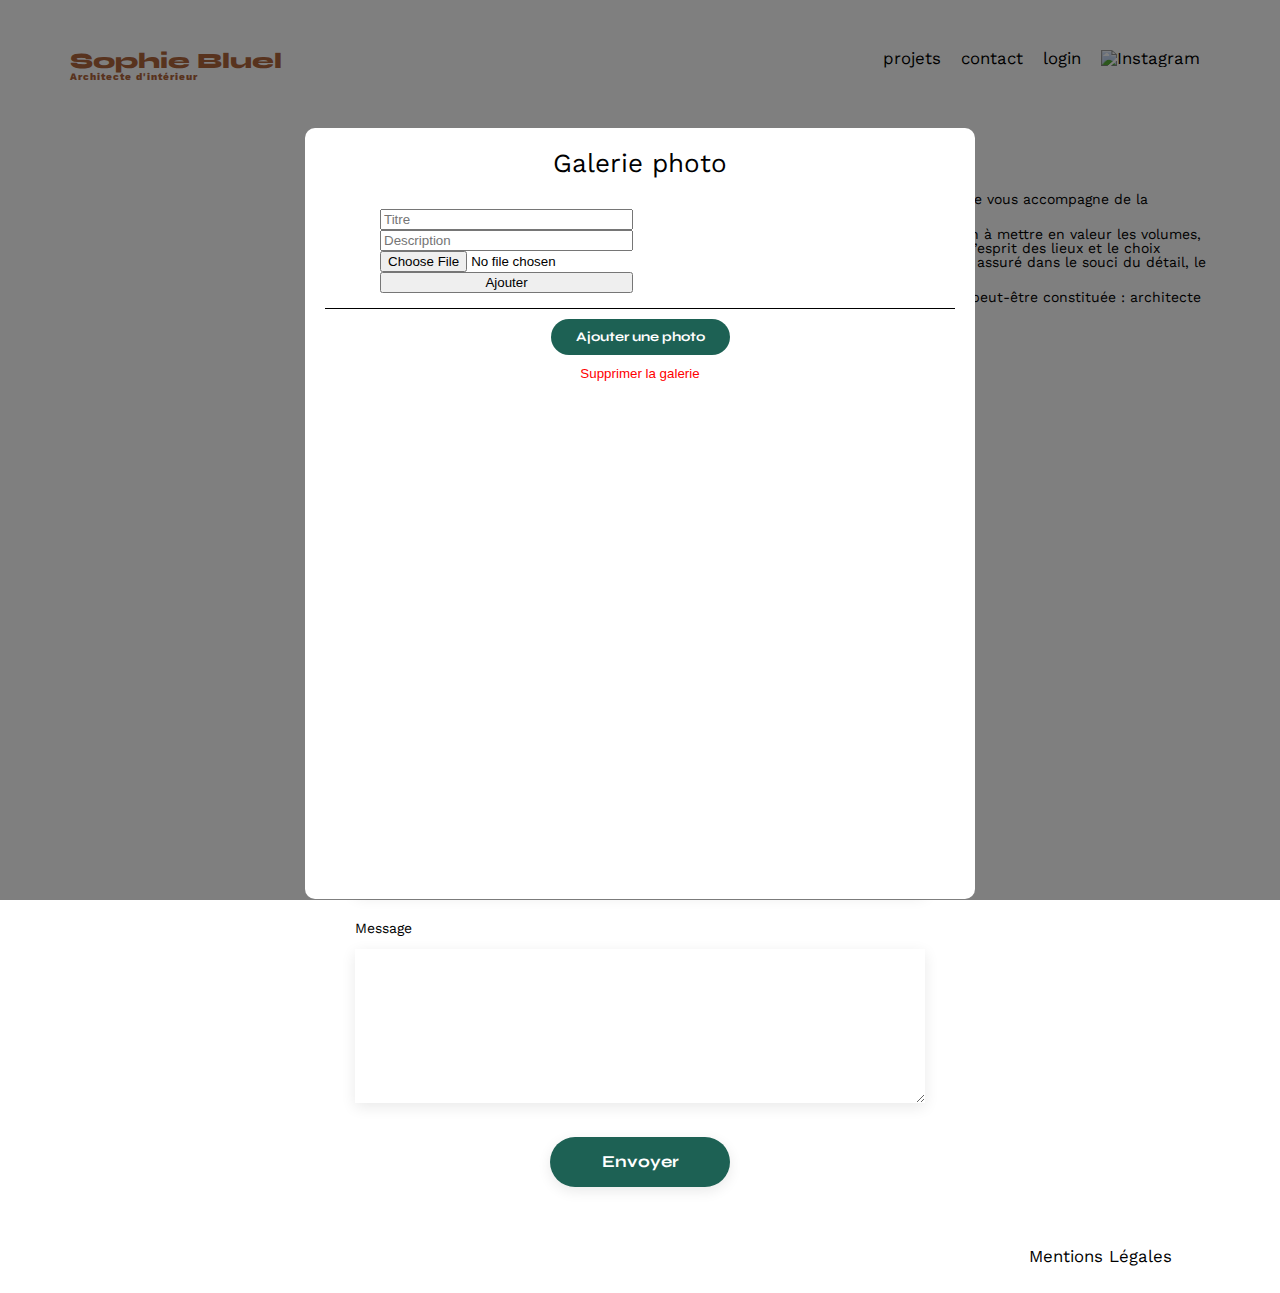
==== FrontEnd/index.html @ 0f77c9fb "modification css modale et suppression d'inutilité en html" ====
<!DOCTYPE html>
<html lang="fr">
<head>
	<meta charset="UTF-8">
	<title>Sophie Bluel - Architecte d'intérieur</title>
	<meta name="viewport" content="width=device-width, initial-scale=1.0">
	<link rel="preconnect" href="https://fonts.googleapis.com">
	<link rel="preconnect" href="https://fonts.gstatic.com" crossorigin>
	<link href="https://fonts.googleapis.com/css2?family=Syne:wght@700;800&family=Work+Sans&display=swap" rel="stylesheet">
	<meta name="description" content="">
	<script src="https://kit.fontawesome.com/06c8d701cf.js" crossorigin="anonymous"></script>
	<link rel="stylesheet" href="./assets/style.css">
	
</head>
<body>
<header>
	<h1>Sophie Bluel <span>Architecte d'intérieur</span></h1>
	<nav>
		<ul>
			<li>projets</li>
			<li>contact</li>
			<li><a href="login.html"id="login-css">login</a></li>
			<li><img src="./assets/icons/instagram.png" alt="Instagram"></li>
		</ul>
	</nav>
</header>
<main>
	<section id="introduction">
		<figure>
			<img src="./assets/images/sophie-bluel.png" alt="">
		</figure>
		<article>
			
    
  </div>
</div>
			<h2>Designer d'espace</h2>
			<p>Je raconte votre histoire, je valorise vos idées. Je vous accompagne de la conception à la livraison finale du chantier.</p>
			<p>Chaque projet sera étudié en commun, de façon à mettre en valeur les volumes, les matières et les couleurs dans le respect de l’esprit des lieux et le choix adapté des matériaux. Le suivi du chantier sera assuré dans le souci du détail, le respect du planning et du budget.</p>
			<p>En cas de besoin, une équipe pluridisciplinaire peut-être constituée : architecte DPLG, décorateur(trice)</p>
		</article>
	</section>
	<section id="portfolio">
		<div class="myprojects">
		<h2>Mes Projets</h2>
		<!-- Bouton pour ouvrir la modale -->
		<a href="#modal1"class="btnOpenModal"><i class="fa-regular fa-pen-to-square"></i><span id="Modif">modifier</span></a>
	</div>
		
		



<!-- Modale -->
<div id="modal1" class="modal" display="flex" aria-hidden="true" role="dialog" aria-modal="false">
  <div class="modal-content">
    <span class="close"><i class="fa-solid fa-xmark"></i></span>
    <h2 >Galerie photo</h2>
    <!-- Contenu de la modale -->
	<div class="modal-container">
	
	</div>
	
	<form id="modalForm" enctype="multipart/form-data">
		<input type="submit" value="Ajouter une photo" class="add-picture">
		<button class="delete-gallery">Supprimer la galerie</button>
	  </form>
	  
	</div>
</div>

		<div class="filterContainer"></div>
		<div class="gallery">
			
			
		</div>
	</section>
	<section id="contact">
		<h2>Contact</h2>
		<p>Vous avez un projet ? Discutons-en !</p>
		<form action="#" method="post">
			<label for="name">Nom</label>
			<input type="text" name="name" id="name">
			<label for="email">Email</label>
			<input type="email" name="email" id="email">
			<label for="message">Message</label>
			<textarea name="message" id="message" cols="30" rows="10"></textarea>
			<input type="submit" value="Envoyer">
		</form>
	</section>
</main>

<footer>
	<nav>
		<ul>
			<li>Mentions Légales</li>
		</ul>
	</nav>
</footer>
<script src="script.js"></script>
<script src="modal.js"></script>
</body>
</html>
---- FrontEnd/assets/style.css ----
/* http://meyerweb.com/eric/tools/css/reset/
   v2.0 | 20110126
   License: none (public domain)
*/

html,
body,
div,
span,
applet,
object,
iframe,
h1,
h2,
h3,
h4,
h5,
h6,
p,
blockquote,
pre,
a,
abbr,
acronym,
address,
big,
cite,
code,
del,
dfn,
em,
img,
ins,
kbd,
q,
s,
samp,
small,
strike,
strong,
sub,
sup,
tt,
var,
b,
u,
i,
center,
dl,
dt,
dd,
ol,
ul,
li,
fieldset,
form,
label,
legend,
table,
caption,
tbody,
tfoot,
thead,
tr,
th,
td,
article,
aside,
canvas,
details,
embed,
figure,
figcaption,
footer,
header,
hgroup,
menu,
nav,
output,
ruby,
section,
summary,
time,
mark,
audio,
video {
  margin: 0;
  padding: 0;
  border: 0;
  font-size: 100%;
  font: inherit;
  vertical-align: baseline;
}
/* HTML5 display-role reset for older browsers */
article,
aside,
details,
figcaption,
figure,
footer,
header,
hgroup,
menu,
nav,
section {
  display: block;
}
body {
  line-height: 1;
}
ol,
ul {
  list-style: none;
}
blockquote,
q {
  quotes: none;
}
blockquote:before,
blockquote:after,
q:before,
q:after {
  content: "";
  content: none;
}
table {
  border-collapse: collapse;
  border-spacing: 0;
}
/** end reset css**/
body {
  max-width: 1140px;
  margin: auto;
  font-family: "Work Sans";
  font-size: 14px;
}
header {
  display: flex;
  justify-content: space-between;
  margin: 50px 0;
}
section {
  margin: 50px 0;
}

h1 {
  display: flex;
  flex-direction: column;
  font-family: "Syne";
  font-size: 22px;
  font-weight: 800;
  color: #b1663c;
}

h1 > span {
  font-family: "Work Sans";
  font-size: 10px;
  letter-spacing: 0.1em;
}

h2 {
  font-family: "Syne";
  font-weight: 700;
  font-size: 30px;
  color: #1d6154;
}
nav ul {
  display: flex;
  align-items: center;
  list-style-type: none;
}
nav li {
  padding: 0 10px;
  font-size: 1.2em;
}

li:hover {
  color: #b1663c;
}
#login-css {
  text-decoration: none;
  color: black;
}
#index-css {
  text-decoration: none;
}
#introduction {
  display: flex;
  align-items: center;
}
#introduction figure {
  flex: 1;
}
#introduction img {
  display: block;
  margin: auto;
  width: 80%;
}

#introduction article {
  flex: 1;
}
#introduction h2 {
  margin-bottom: 1em;
}

#introduction p {
  margin-bottom: 0.5em;
}
#portfolio h2 {
  text-align: center;
  margin-bottom: 1em;
}
.gallery {
  width: 100%;
  display: grid;
  grid-template-columns: 1fr 1fr 1fr;
  grid-column-gap: 20px;
  grid-row-gap: 20px;
}
.filterContainer {
  display: flex;
  flex-direction: row;
  justify-content: center;
  gap: 10px;
  margin-bottom: 51px;
  height: 37px;
  width: auto;
}
.filterContainer button {
  font-family: "Syne";
  font-style: normal;
  font-weight: 700;
  font-size: 16px;
  line-height: 19px;
  text-align: center;
  padding-top: 9px;
  padding-bottom: 9px;
  border: 1px solid #1d6154;
  border-radius: 60px;
  color: #1d6154;
  background-color: #ffffff;
  min-width: 100px;
  width: auto;
}
.filterContainer button.filterContainer-selected {
  color: #ffffff;

  background-color: #1d6154;
}

.gallery img {
  width: 100%;
}
#contact {
  width: 50%;
  margin: auto;
}
#contact > * {
  text-align: center;
}
#contact h2 {
  margin-bottom: 20px;
}
#contact form {
  text-align: left;
  margin-top: 30px;
  display: flex;
  flex-direction: column;
}

#contact input {
  height: 50px;
  font-size: 1.2em;
  border: none;
  box-shadow: 0px 4px 14px rgba(0, 0, 0, 0.09);
}
#contact label {
  margin: 2em 0 1em 0;
}
#contact textarea {
  border: none;
  box-shadow: 0px 4px 14px rgba(0, 0, 0, 0.09);
}
.Second {
  width: 1440px;
}
.Second-header {
  width: 1140px;
  margin-bottom: 182px;
}
.Second-footer {
  margin-top: 435px;
}
#login {
  max-width: 1140px;
  width: 35%;
  margin: auto;
}
#login > * {
  text-align: center;
}
#login h2 {
  margin-bottom: 20px;
}
#login form {
  text-align: left;
  margin-top: 30px;
  display: flex;
  flex-direction: column;
}
#login-li {
  font-weight: bold;
}
#login input {
  height: 50px;
  font-size: 1.2em;
  border: none;
  box-shadow: 0px 4px 14px rgba(0, 0, 0, 0.09);
}
#login label {
  margin: 2em 0 1em 0;
}
#login textarea {
  border: none;
  box-shadow: 0px 4px 14px rgba(0, 0, 0, 0.09);
}
#login-form a {
  display: block;
  text-align: center;
  color: black;
}

input[type="submit"] {
  font-family: "Syne";
  font-weight: 700;
  color: white;
  background-color: #1d6154;
  margin: 2em auto;
  width: 180px;
  text-align: center;
  border-radius: 60px;
}

footer nav ul {
  display: flex;
  justify-content: flex-end;
  margin: 2em;
}
/* Styles pour la modale */
.modal {
  display:flex;
  
   position: fixed;
   
   top: 0;
   left: 0;
   width: 100%;
   height: 100%;
   overflow: auto;
   background-color: rgba(0, 0, 0, 0.5);
 }
 
 .modal-content {
   background-color: #fff;
   margin: 10% auto;
   padding: 20px;
   border-radius: 10px;
   width: 630px;
   height: 731px;
   
 }
 .modal-content .modal-container {
  padding: 5px 55px 15px 55px;
   display: flex;
   flex-wrap:wrap;
   border-bottom: 1px solid black;
   
   }
 .modal-content .modal-container figure {
  width: 20%;
   display:flex;
   flex-direction: column;
   flex-wrap:wrap;
 }
 .modal-content .modal-container figure button {
  left: 70px;
    bottom: 145px;
    position: relative;
background: none;
border:none;
width: 22%;
 }
 .modal-content .modal-container figure button .fa-trash-can {
  display: flex;
    justify-content: center;
    align-items: center;
    border-radius: 2px;
 }
 .modal-content .modal-container img {
  width:100%;
  box-sizing:border-box;
  padding : 10px 4px 10px 4px;
 }
 .modal .modal-content .close {
   color: black;
   float: right;
   font-size: 28px;
   font-weight: bold;
   cursor: pointer;
 }
 .modal .modal-content h2 {
   font-family: Work Sans;
 font-size: 26px;
 font-weight: 400;
 line-height: 30px;
 letter-spacing: 0em;
 text-align: center;
 color: black;
 }
 .modal .modal-content .fa-trash-can {
   color: #FFF;
   background-color: black;
   width: 17px;
   height: 17px;
  cursor: pointer;
 }
 /* Styles pour le bouton */
 .myprojects {
  display:flex;
  justify-content: center;
  margin-bottom: 10px;
 }
 #portfolio  a {
  color: black;
   display: flex;
   gap: 10px;
   background-color: #fff;
   border: none;
   cursor: pointer;
   position: relative;
   top:10px;
   left: 30px;
   text-decoration: none;
 }
 #portfolio  a i {
   display: flex;
   flex-direction: row;
   justify-content: space-between;
 }
 #portfolio  a #Modif {
   font-family: Work Sans;
   font-weight: 400;
   font-size: 14px;
   line-height: 16.42px;
   text-align: center;
 }
 .modal-content form input.add-picture {
  width: 179px;
  height:36px;
border: none;
display:flex;
justify-content:center;
margin-top:10px;
margin-bottom:10px;

 }
 .modal-content form {
  display: flex;
  flex-direction: column;
  
 }

 .modal-content form .delete-gallery {
  border: none;
  color: red;
 background-color:#ffffff;
 }
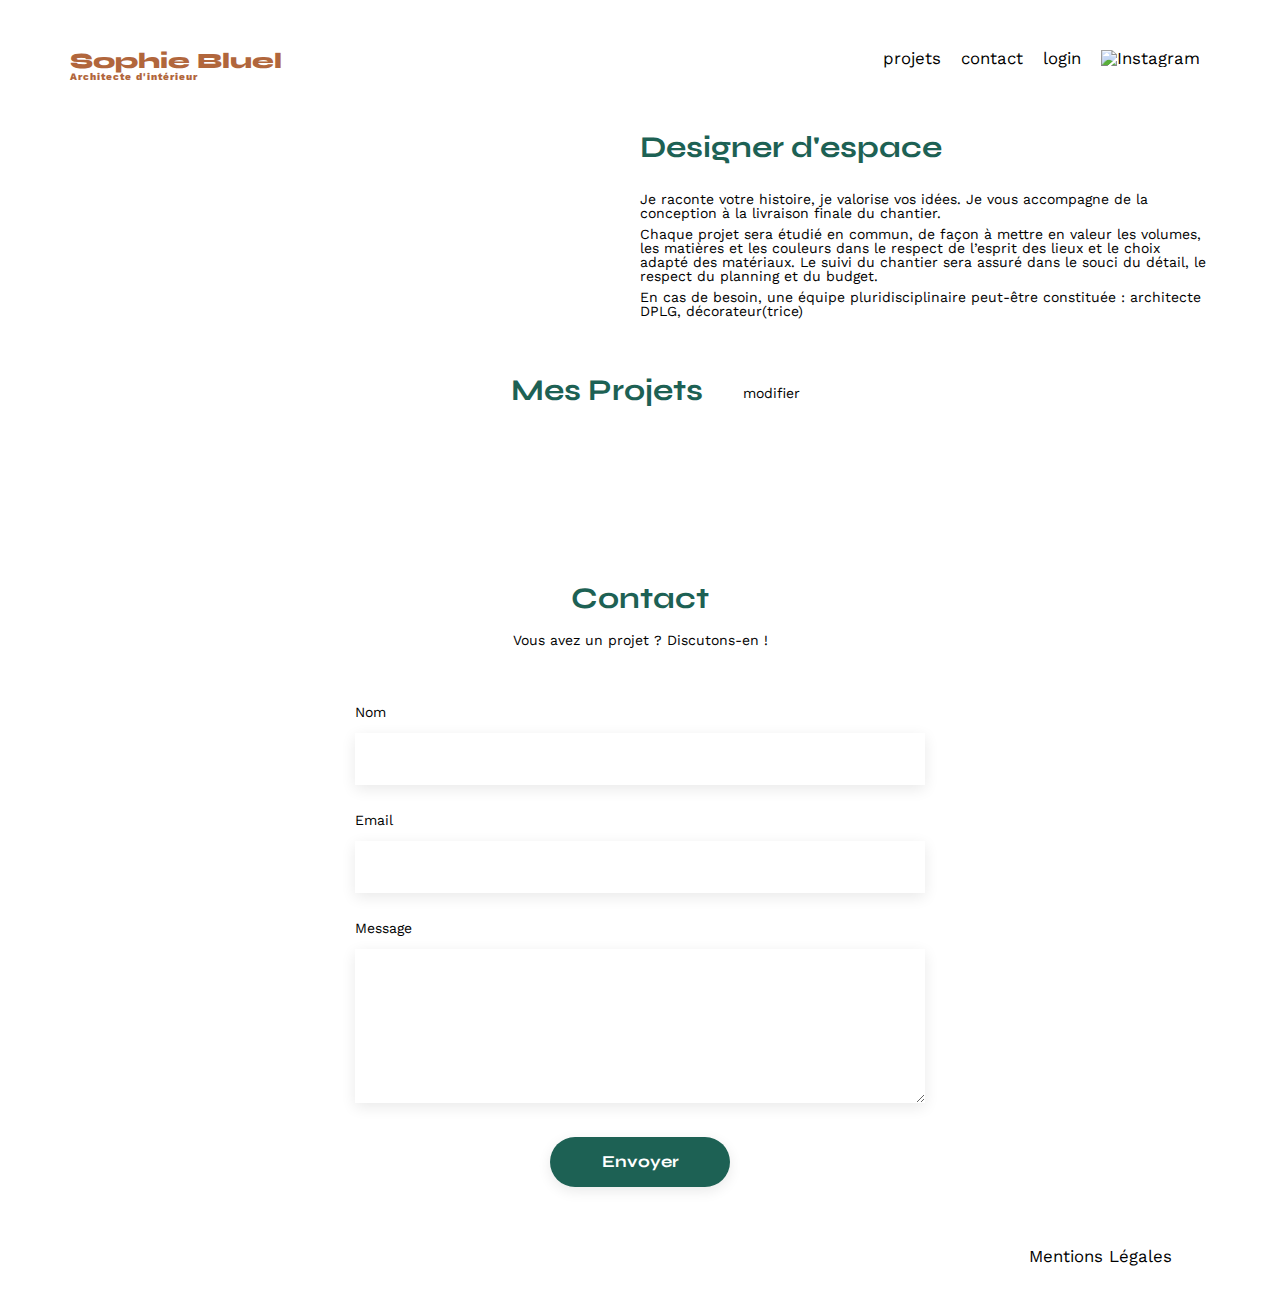
==== commit 33ef14bc: "amélioration visuel modal" ====
--- a/FrontEnd/index.html
+++ b/FrontEnd/index.html
@@ -48,20 +48,21 @@
 	</div>
 		
 		
-
+	
 
 
 <!-- Modale -->
-<div id="modal1" class="modal" display="flex" aria-hidden="true" role="dialog" aria-modal="false">
+<div id="modal1" class="modal"  aria-hidden="true" role="dialog" aria-modal="false">
   <div class="modal-content">
     <span class="close"><i class="fa-solid fa-xmark"></i></span>
     <h2 >Galerie photo</h2>
     <!-- Contenu de la modale -->
-	<div class="modal-container">
 	
-	</div>
 	
-	<form id="modalForm" enctype="multipart/form-data">
+	<form class="modalForm" enctype="multipart/form-data">
+		<div class="modal-container">
+	
+		</div>
 		<input type="submit" value="Ajouter une photo" class="add-picture">
 		<button class="delete-gallery">Supprimer la galerie</button>
 	  </form>
--- a/FrontEnd/assets/style.css
+++ b/FrontEnd/assets/style.css
@@ -349,8 +349,8 @@
 }
 /* Styles pour la modale */
 .modal {
-  display:flex;
   
+  display: none;
    position: fixed;
    
    top: 0;
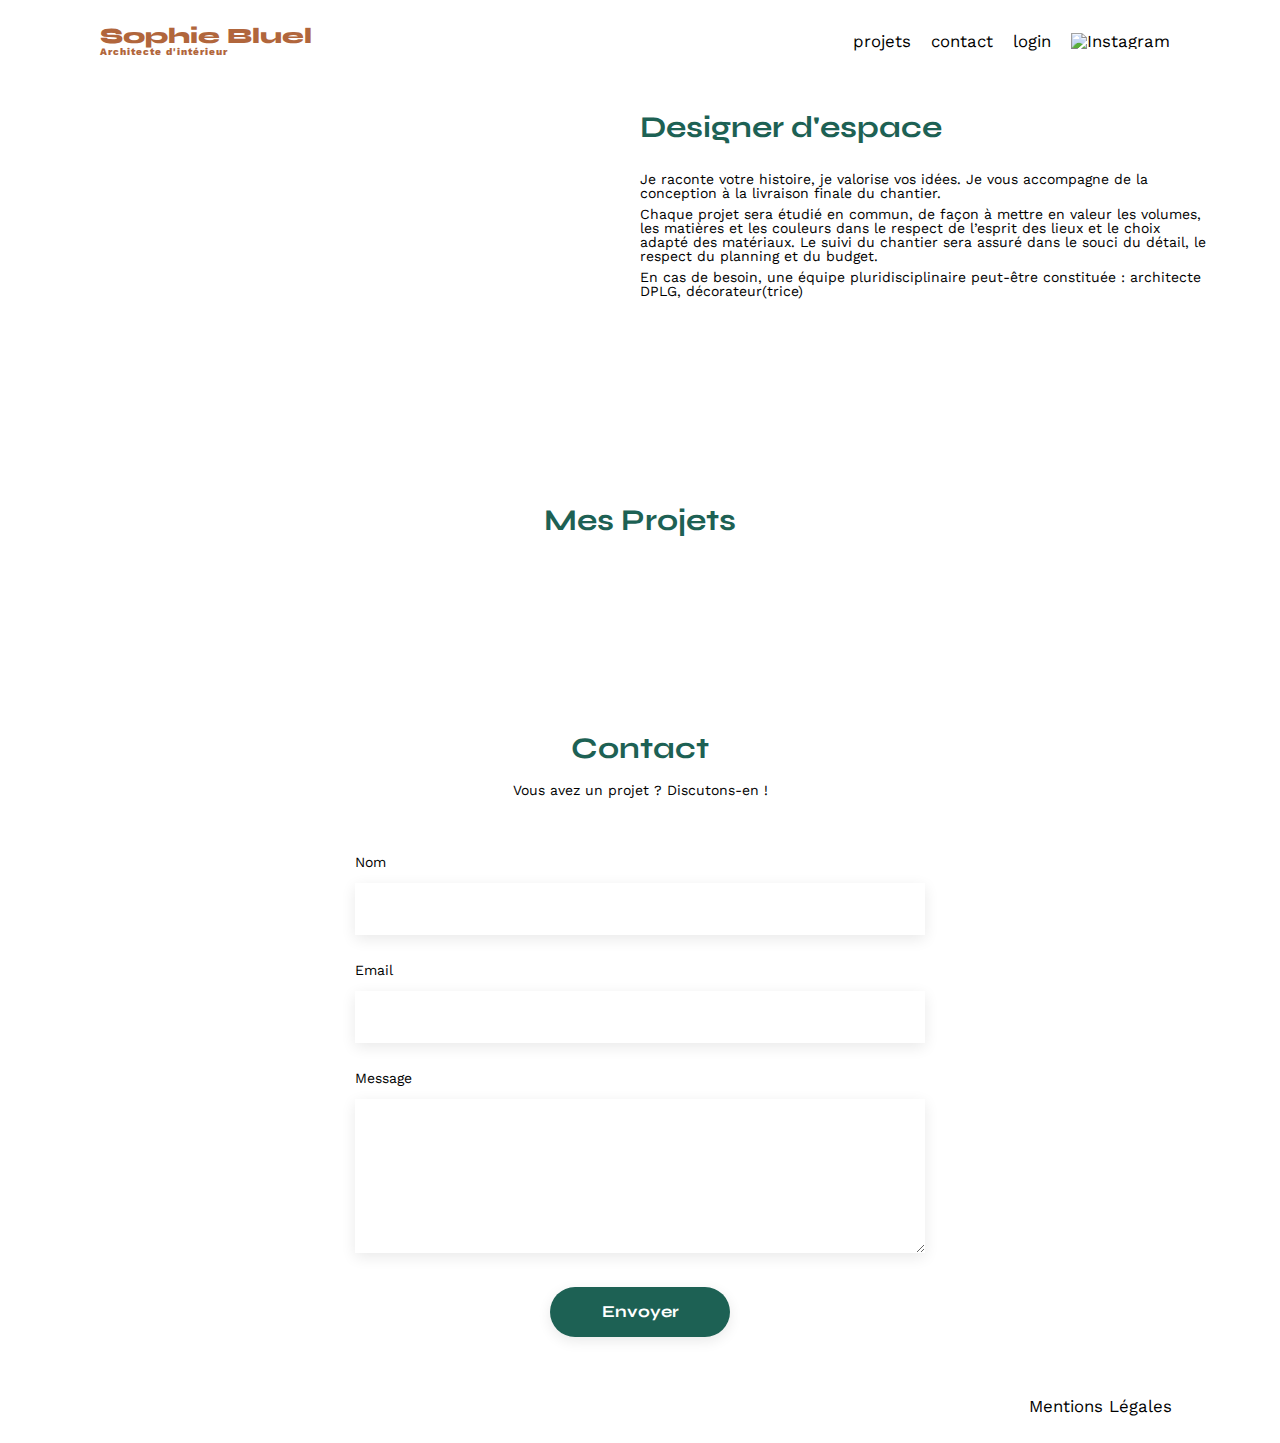
==== commit ed7b3c53: "finalisation modal et fonctionnalité d'interaction avec le backend , reprise du css pour amélioratio" ====
--- a/FrontEnd/index.html
+++ b/FrontEnd/index.html
@@ -10,10 +10,15 @@
 	<meta name="description" content="">
 	<script src="https://kit.fontawesome.com/06c8d701cf.js" crossorigin="anonymous"></script>
 	<link rel="stylesheet" href="./assets/style.css">
-	
 </head>
 <body>
 <header>
+	<div class="positionBanner">
+	<div class="bannerBlack">
+		<a href=""><i class="fa-regular fa-pen-to-square"></i><span id="Modif">Mode édition</span></a>
+		<button>publier les changements</button>
+	</div>
+	<div class="nav">
 	<h1>Sophie Bluel <span>Architecte d'intérieur</span></h1>
 	<nav>
 		<ul>
@@ -23,15 +28,17 @@
 			<li><img src="./assets/icons/instagram.png" alt="Instagram"></li>
 		</ul>
 	</nav>
+</div>
+</div>
 </header>
 <main>
 	<section id="introduction">
 		<figure>
 			<img src="./assets/images/sophie-bluel.png" alt="">
+			<a href=""class="btnOpenFirstPicture"><i class="fa-regular fa-pen-to-square"></i><span id="Modif">modifier</span></a>
+
 		</figure>
 		<article>
-			
-    
   </div>
 </div>
 			<h2>Designer d'espace</h2>
@@ -41,40 +48,30 @@
 		</article>
 	</section>
 	<section id="portfolio">
-		<div class="myprojects">
+		<div class="myprojects" id ="myProjects">
 		<h2>Mes Projets</h2>
 		<!-- Bouton pour ouvrir la modale -->
 		<a href="#modal1"class="btnOpenModal"><i class="fa-regular fa-pen-to-square"></i><span id="Modif">modifier</span></a>
 	</div>
-		
-		
-	
-
-
 <!-- Modale -->
 <div id="modal1" class="modal"  aria-hidden="true" role="dialog" aria-modal="false">
   <div class="modal-content">
+	
     <span class="close"><i class="fa-solid fa-xmark"></i></span>
+	<div class="modal0">
     <h2 >Galerie photo</h2>
-    <!-- Contenu de la modale -->
-	
-	
+    <!-- Contenu du formulaire de la Modale -->
+	<div class="modal-container">
+	</div>
+	<input type="submit" value="Ajouter une photo" class="add-picture"></br>
+	<p class="delete-gallery">Supprimer la galerie</p>
+</div>
 	<form class="modalForm" enctype="multipart/form-data">
-		<div class="modal-container">
-	
-		</div>
-		<input type="submit" value="Ajouter une photo" class="add-picture">
-		<button class="delete-gallery">Supprimer la galerie</button>
 	  </form>
-	  
 	</div>
 </div>
-
 		<div class="filterContainer"></div>
-		<div class="gallery">
-			
-			
-		</div>
+		<div class="gallery"></div>
 	</section>
 	<section id="contact">
 		<h2>Contact</h2>
@@ -90,7 +87,6 @@
 		</form>
 	</section>
 </main>
-
 <footer>
 	<nav>
 		<ul>
--- a/FrontEnd/assets/style.css
+++ b/FrontEnd/assets/style.css
@@ -90,7 +90,7 @@
   font-size: 100%;
   font: inherit;
   vertical-align: baseline;
-}
+} 
 /* HTML5 display-role reset for older browsers */
 article,
 aside,
@@ -104,45 +104,44 @@
 nav,
 section {
   display: block;
-}
+} 
 body {
   line-height: 1;
-}
+} 
 ol,
 ul {
   list-style: none;
-}
+} 
 blockquote,
 q {
   quotes: none;
-}
+} 
 blockquote:before,
 blockquote:after,
 q:before,
 q:after {
   content: "";
   content: none;
-}
+} 
 table {
   border-collapse: collapse;
   border-spacing: 0;
-}
+} 
 /** end reset css**/
 body {
   max-width: 1140px;
   margin: auto;
   font-family: "Work Sans";
   font-size: 14px;
-}
+} 
 header {
   display: flex;
   justify-content: space-between;
-  margin: 50px 0;
-}
+  margin: 0 0 50px 0;
+} 
 section {
   margin: 50px 0;
-}
-
+} 
 h1 {
   display: flex;
   flex-direction: column;
@@ -150,74 +149,72 @@
   font-size: 22px;
   font-weight: 800;
   color: #b1663c;
-}
+} 
 
 h1 > span {
   font-family: "Work Sans";
   font-size: 10px;
   letter-spacing: 0.1em;
-}
+} 
 
 h2 {
   font-family: "Syne";
   font-weight: 700;
   font-size: 30px;
   color: #1d6154;
-}
+} 
 nav ul {
   display: flex;
   align-items: center;
   list-style-type: none;
-}
+} 
 nav li {
   padding: 0 10px;
   font-size: 1.2em;
-}
-
+} 
 li:hover {
   color: #b1663c;
-}
+} 
 #login-css {
   text-decoration: none;
   color: black;
-}
+} 
 #index-css {
   text-decoration: none;
-}
+} 
 #introduction {
   display: flex;
   align-items: center;
-}
+} 
 #introduction figure {
   flex: 1;
-}
+} 
 #introduction img {
   display: block;
   margin: auto;
   width: 80%;
-}
-
+} 
 #introduction article {
   flex: 1;
-}
+} 
 #introduction h2 {
   margin-bottom: 1em;
-}
+} 
 
 #introduction p {
   margin-bottom: 0.5em;
-}
+} 
 #portfolio h2 {
   text-align: center;
   margin-bottom: 1em;
-}
+} 
 .gallery {
   width: 100%;
   display: grid;
   grid-template-columns: 1fr 1fr 1fr;
   grid-column-gap: 20px;
   grid-row-gap: 20px;
-}
+} 
 .filterContainer {
   display: flex;
   flex-direction: row;
@@ -226,7 +223,7 @@
   margin-bottom: 51px;
   height: 37px;
   width: auto;
-}
+} 
 .filterContainer button {
   font-family: "Syne";
   font-style: normal;
@@ -242,95 +239,92 @@
   background-color: #ffffff;
   min-width: 100px;
   width: auto;
-}
+  cursor: pointer;
+} 
 .filterContainer button.filterContainer-selected {
   color: #ffffff;
-
   background-color: #1d6154;
-}
-
+} 
 .gallery img {
   width: 100%;
-}
+} 
 #contact {
   width: 50%;
   margin: auto;
-}
+} 
 #contact > * {
   text-align: center;
-}
+} 
 #contact h2 {
   margin-bottom: 20px;
-}
+} 
 #contact form {
   text-align: left;
   margin-top: 30px;
   display: flex;
   flex-direction: column;
-}
-
+} 
 #contact input {
   height: 50px;
   font-size: 1.2em;
   border: none;
   box-shadow: 0px 4px 14px rgba(0, 0, 0, 0.09);
-}
+} 
 #contact label {
   margin: 2em 0 1em 0;
-}
+} 
 #contact textarea {
   border: none;
   box-shadow: 0px 4px 14px rgba(0, 0, 0, 0.09);
-}
+} 
 .Second {
   width: 1440px;
-}
+} 
 .Second-header {
   width: 1140px;
   margin-bottom: 182px;
-}
+} 
 .Second-footer {
   margin-top: 435px;
-}
+} 
 #login {
   max-width: 1140px;
   width: 35%;
   margin: auto;
-}
+} 
 #login > * {
   text-align: center;
-}
+} 
 #login h2 {
   margin-bottom: 20px;
-}
+} 
 #login form {
   text-align: left;
   margin-top: 30px;
   display: flex;
   flex-direction: column;
-}
+} 
 #login-li {
   font-weight: bold;
-}
+} 
 #login input {
   height: 50px;
   font-size: 1.2em;
   border: none;
   box-shadow: 0px 4px 14px rgba(0, 0, 0, 0.09);
-}
+} 
 #login label {
   margin: 2em 0 1em 0;
-}
+} 
 #login textarea {
   border: none;
   box-shadow: 0px 4px 14px rgba(0, 0, 0, 0.09);
-}
+} 
 #login-form a {
   display: block;
   text-align: center;
   color: black;
-}
-
+} 
 input[type="submit"] {
   font-family: "Syne";
   font-weight: 700;
@@ -340,140 +334,352 @@
   width: 180px;
   text-align: center;
   border-radius: 60px;
-}
-
+} 
 footer nav ul {
   display: flex;
   justify-content: flex-end;
   margin: 2em;
-}
+} 
 /* Styles pour la modale */
 .modal {
-  
   display: none;
-   position: fixed;
-   
-   top: 0;
-   left: 0;
-   width: 100%;
-   height: 100%;
-   overflow: auto;
-   background-color: rgba(0, 0, 0, 0.5);
- }
- 
- .modal-content {
-   background-color: #fff;
-   margin: 10% auto;
-   padding: 20px;
-   border-radius: 10px;
-   width: 630px;
-   height: 731px;
-   
- }
- .modal-content .modal-container {
+  position: fixed;
+  top: 0;
+  left: 0;
+  width: 100%;
+  height: 100%;
+  overflow: auto;
+  background-color: rgba(0, 0, 0, 0.5);
+} 
+.modal-content {
+  background-color: #fff;
+  margin: 10% auto;
+  padding: 20px;
+  border-radius: 10px;
+  width: 630px;
+  height: 731px;
+} 
+.modal-content .modal-container {
   padding: 5px 55px 15px 55px;
-   display: flex;
-   flex-wrap:wrap;
-   border-bottom: 1px solid black;
-   
-   }
- .modal-content .modal-container figure {
+  display: flex;
+  flex-wrap: wrap;
+  border-bottom: 1px solid black;
+} 
+.modal-content .modal-container figure {
   width: 20%;
-   display:flex;
-   flex-direction: column;
-   flex-wrap:wrap;
- }
- .modal-content .modal-container figure button {
+  display: flex;
+  flex-direction: column;
+  flex-wrap: wrap;
+} 
+.modal-content .modal-container figure button {
   left: 70px;
-    bottom: 145px;
-    position: relative;
-background: none;
-border:none;
-width: 22%;
- }
- .modal-content .modal-container figure button .fa-trash-can {
-  display: flex;
-    justify-content: center;
-    align-items: center;
-    border-radius: 2px;
- }
- .modal-content .modal-container img {
-  width:100%;
-  box-sizing:border-box;
-  padding : 10px 4px 10px 4px;
- }
- .modal .modal-content .close {
-   color: black;
-   float: right;
-   font-size: 28px;
-   font-weight: bold;
-   cursor: pointer;
- }
- .modal .modal-content h2 {
-   font-family: Work Sans;
- font-size: 26px;
- font-weight: 400;
- line-height: 30px;
- letter-spacing: 0em;
- text-align: center;
- color: black;
- }
- .modal .modal-content .fa-trash-can {
-   color: #FFF;
-   background-color: black;
-   width: 17px;
-   height: 17px;
-  cursor: pointer;
- }
- /* Styles pour le bouton */
- .myprojects {
-  display:flex;
+  bottom: 145px;
+  position: relative;
+  background: none;
+  border: none;
+  width: 22%;
+} 
+.modal-content .modal-container figure button .fa-trash-can {
+  display: flex;
   justify-content: center;
+  align-items: center;
+  border-radius: 2px;
+} 
+.modal-content .modal-container img {
+  width: 100%;
+  box-sizing: border-box;
+  padding: 10px 4px 10px 4px;
+} 
+.modal .modal-content .close {
+  color: black;
+  float: right;
+  font-size: 28px;
+  font-weight: bold;
+  cursor: pointer;
+} 
+.modal .modal-content h2 {
+  font-family: Work Sans;
+  font-size: 26px;
+  font-weight: 400;
+  line-height: 30px;
+  letter-spacing: 0em;
+  text-align: center;
+  color: black;
+  position: relative;
+  top: 20px;
+} 
+.modal .modal-content .fa-trash-can {
+  color: #fff;
+  background-color: black;
+  width: 17px;
+  height: 17px;
+  cursor: pointer;
+} 
+/* Styles pour le bouton */
+.myprojects {
+  display: flex;
+  justify-content: center;
+  margin-bottom: 30px;
+  margin-top: 200px;
+} 
+.btnOpenModal {
+  color: black;
+  display: none;
+  gap: 10px;
+  background-color: #fff;
+  border: none;
+  cursor: pointer;
+  position: relative;
+  top: 10px;
+  left: 30px;
+  text-decoration: none;
+} 
+#portfolio a i {
+  display: flex;
+  flex-direction: row;
+  justify-content: space-between;
+} 
+#portfolio a #Modif {
+  font-family: Work Sans;
+  font-weight: 400;
+  font-size: 14px;
+  line-height: 16.42px;
+  text-align: center;
+} 
+.add-picture {
+  width: 179px;
+  height: 36px;
+  border: none;
+  display: flex;
+  justify-content: center;
+  margin-top: 10px;
   margin-bottom: 10px;
- }
- #portfolio  a {
-  color: black;
-   display: flex;
-   gap: 10px;
-   background-color: #fff;
-   border: none;
-   cursor: pointer;
-   position: relative;
-   top:10px;
-   left: 30px;
-   text-decoration: none;
- }
- #portfolio  a i {
-   display: flex;
-   flex-direction: row;
-   justify-content: space-between;
- }
- #portfolio  a #Modif {
-   font-family: Work Sans;
-   font-weight: 400;
-   font-size: 14px;
-   line-height: 16.42px;
-   text-align: center;
- }
- .modal-content form input.add-picture {
-  width: 179px;
-  height:36px;
-border: none;
-display:flex;
-justify-content:center;
-margin-top:10px;
-margin-bottom:10px;
+  cursor: pointer;
+} 
+.modal-content form {
+  display: flex;
+  flex-direction: column;
+  align-items: center;
+} 
+.delete-gallery {
+  border: none;
+  color: red;
+  background-color: #ffffff;
+} 
+/*css ddu formulaire de l'ajout de photo*/
+.imageLabel {
+  color: black;
+  font-family: Work Sans;
+  font-weight: bold;
+  font-size: 26px;
+  text-align: center;
+  margin: 20px 0px 40px 0px;
+} 
+.titleLabel {
+  color: #3d3d3d;
+  font-family: Work Sans;
+  font-weight: bold;
+  font-size: 14px;
+  margin: 20px 430px 10px 0px;
+} 
+.titleLabelCategory {
+  color: #3d3d3d;
+  font-family: Work Sans;
+  font-weight: bold;
+  font-size: 14px;
+  margin: 20px 400px 10px 0px;
+} 
+.Input {
+  color: black;
+  width: 420px;
+  height: 51px;
+  box-shadow: 0px 4px 14px 0px #00000017;
+  border: none;
+} 
+.submit-button {
+  width: 237px;
+  height: 36px;
+  border-radius: 60px;
+  background-color: #a7a7a7;
+  border: none;
+  color: #ffffff;
+  font-family: Syne;
+  cursor: not-allowed; /* Curseur en forme de cercle barré pour indiquer que le bouton est désactivé */
+  font-size: 14px;
+  line-height: 16.8px;
+  margin: 20px 0px 20px 0px;
+} 
+.imageInput {
+  width: 420px;
+  height: 169px;
+  border-radius: 3px;
+  background-color: #e8f1f6;
+  cursor: pointer;
+  opacity: 0;
+  z-index: 5;
+  margin-top: -155px;
+} 
+.imageLabel {
+  cursor: pointer;
+  width: 173px;
+  height: 36px;
+  border-radius: 50px;
+  background-color: #cbd6dc;
+  color: #306685;
+  z-index: 5;
+  box-sizing: border-box;
+  display: flex;
+  justify-content: center;
+  font-family: Work Sans;
+  font-size: 14px;
+  font-weight: bold;
+  line-height: 16px;
+  letter-spacing: 0em;
+  text-align: center;
+  align-items: center;
+  position: relative;
+  top: 35px;
+} 
+.subtitleImageLabel {
+  color: #444444;
+  position: relative;
+  z-index: 5;
+} 
+.backgroundLabel {
+  width: 420px;
+  height: 169px;
+  border-radius: 3px;
+  background-color: #e8f1f6;
+  cursor: pointer;
+  z-index: 5;
+  margin-bottom: -125px;
+} 
+.fa-image:before {
+  position: relative;
+  display: inline-flex;
+  z-index: 6;
+  font-size: 58px;
+  height: 58px;
+  bottom: -100px;
+  color: #b9c5cc;
+} 
+.modalForm {
+  display: flex;
+  flex-wrap: wrap;
+} 
+.lineform {
+  width: 420px;
+  border-bottom: 1px solid #b3b3b3;
+  margin-bottom: 25px;
+} 
 
- }
- .modal-content form {
+.categorySelect {
+  width: 420px;
+  height: 51px;
+  box-shadow: 0px 4px 14px 0px #00000017;
+  background-color: #ffffff;
+  border: none;
+  padding: 5px 0px 5px 0px;
+  margin-bottom: 25px;
+} 
+.fa-arrow-left {
+  position: relative;
+  right: 270px;
+  top: 10px;
+  font-size: 21px;
+  height: 21px;
+  z-index: 10;
+} 
+
+.boutonArrow {
+  position: relative;
+  right: 270px;
+  top: 10px;
+  font-size: 21px;
+  height: 21px;
+  opacity: 0;
+  z-index: 6;
+} 
+.modal-content .modalForm .preview-image {
+  width: 420px;
+  height: 169px;
+  margin-bottom: -150px;
+  object-fit: contain;
+  position: relative;
+  bottom: 170px;
+  z-index: 6;
+  border: none;
+  outline: none;
+  background-color: #ffffff;
+  visibility: hidden;
+  border-image: none;
+} 
+.disabled {
+  background-color: #1d6154;
+} 
+.closeForm {
   display: flex;
   flex-direction: column;
-  
- }
+  justify-content: center;
+  height: 730px;
+} 
+#error-message {
+  display: none;
+  font-family: Syne;
+  color: red;
+} 
+.btnOpenFirstPicture {
+  color: black;
+  display: none;
+  align-items: center;
+  align-content: center;
+  margin-left: 55px;
+  margin-top: 10px;
+  gap: 10px;
+  text-decoration: none;
+} 
 
- .modal-content form .delete-gallery {
-  border: none;
-  color: red;
- background-color:#ffffff;
- }
- +.bannerBlack {
+  background-color: black;
+  color: #ffffff;
+  width: 100%;
+  display: none;
+  justify-content: center;
+  gap: 25px;
+  align-items: center;
+  padding: 5px;
+} 
+.bannerBlack a {
+  color: #ffffff;
+  text-decoration: none;
+  display: flex;
+  gap: 10px;
+} 
+.bannerBlack button {
+  height: 38px;
+  border-radius: 25px;
+  font-family: Work Sans;
+  font-size: 14px;
+  font-weight: 500;
+  line-height: 16px;
+  letter-spacing: 0em;
+  text-align: center;
+  padding: 5px;
+  width: 216px;
+  cursor: not-allowed;
+} 
+.positionBanner {
+  display: Flex;
+  flex-direction: column;
+  width: 100%;
+} 
+.nav {
+  display: flex;
+  justify-content: space-between;
+  gap: 25px;
+  align-items: center;
+  margin: 25px 30px 5px 30px;
+} 
+.modal0 {
+  text-align: center;
+} 
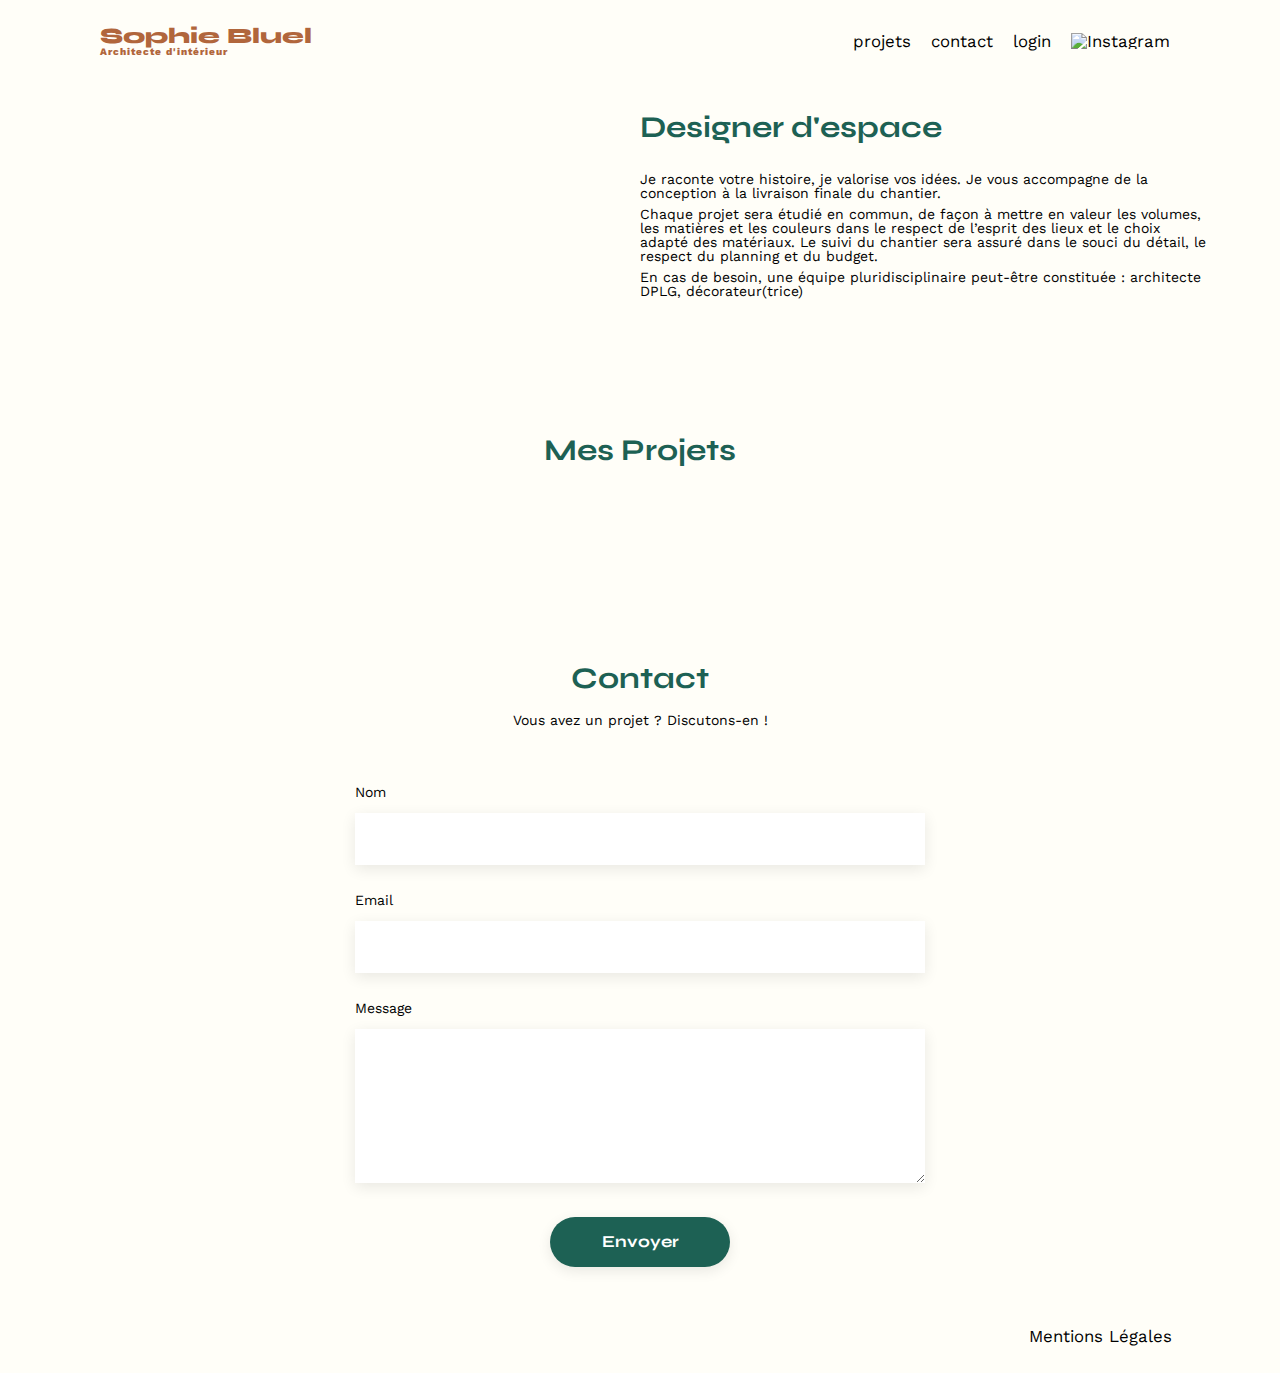
==== commit b8b56b33: "finalisation css et tests de fonctionalités" ====
--- a/FrontEnd/index.html
+++ b/FrontEnd/index.html
@@ -24,7 +24,7 @@
 		<ul>
 			<li>projets</li>
 			<li>contact</li>
-			<li><a href="login.html"id="login-css">login</a></li>
+			<li><a href="login.html"id="login-css"class="login-css">login</a></li>
 			<li><img src="./assets/icons/instagram.png" alt="Instagram"></li>
 		</ul>
 	</nav>
--- a/FrontEnd/assets/style.css
+++ b/FrontEnd/assets/style.css
@@ -2,7 +2,10 @@
    v2.0 | 20110126
    License: none (public domain)
 */
-
+body {
+  background: #FFFEF8;
+
+}
 html,
 body,
 div,
@@ -90,7 +93,7 @@
   font-size: 100%;
   font: inherit;
   vertical-align: baseline;
-} 
+}
 /* HTML5 display-role reset for older browsers */
 article,
 aside,
@@ -104,44 +107,44 @@
 nav,
 section {
   display: block;
-} 
+}
 body {
   line-height: 1;
-} 
+}
 ol,
 ul {
   list-style: none;
-} 
+}
 blockquote,
 q {
   quotes: none;
-} 
+}
 blockquote:before,
 blockquote:after,
 q:before,
 q:after {
   content: "";
   content: none;
-} 
+}
 table {
   border-collapse: collapse;
   border-spacing: 0;
-} 
+}
 /** end reset css**/
 body {
   max-width: 1140px;
   margin: auto;
   font-family: "Work Sans";
   font-size: 14px;
-} 
+}
 header {
   display: flex;
   justify-content: space-between;
   margin: 0 0 50px 0;
-} 
+}
 section {
   margin: 50px 0;
-} 
+}
 h1 {
   display: flex;
   flex-direction: column;
@@ -149,72 +152,72 @@
   font-size: 22px;
   font-weight: 800;
   color: #b1663c;
-} 
+}
 
 h1 > span {
   font-family: "Work Sans";
   font-size: 10px;
   letter-spacing: 0.1em;
-} 
+}
 
 h2 {
   font-family: "Syne";
   font-weight: 700;
   font-size: 30px;
   color: #1d6154;
-} 
+}
 nav ul {
   display: flex;
   align-items: center;
   list-style-type: none;
-} 
+}
 nav li {
   padding: 0 10px;
   font-size: 1.2em;
-} 
+}
 li:hover {
   color: #b1663c;
-} 
+}
 #login-css {
   text-decoration: none;
   color: black;
-} 
+}
 #index-css {
   text-decoration: none;
-} 
+}
 #introduction {
   display: flex;
   align-items: center;
-} 
+}
 #introduction figure {
   flex: 1;
-} 
+}
 #introduction img {
   display: block;
   margin: auto;
   width: 80%;
-} 
+}
 #introduction article {
   flex: 1;
-} 
+}
 #introduction h2 {
   margin-bottom: 1em;
-} 
+}
 
 #introduction p {
   margin-bottom: 0.5em;
-} 
+}
 #portfolio h2 {
   text-align: center;
   margin-bottom: 1em;
-} 
+}
 .gallery {
   width: 100%;
   display: grid;
   grid-template-columns: 1fr 1fr 1fr;
   grid-column-gap: 20px;
   grid-row-gap: 20px;
-} 
+}
 .filterContainer {
   display: flex;
   flex-direction: row;
@@ -223,7 +226,7 @@
   margin-bottom: 51px;
   height: 37px;
   width: auto;
-} 
+}
 .filterContainer button {
   font-family: "Syne";
   font-style: normal;
@@ -240,91 +243,94 @@
   min-width: 100px;
   width: auto;
   cursor: pointer;
-} 
+}
 .filterContainer button.filterContainer-selected {
   color: #ffffff;
   background-color: #1d6154;
-} 
+}
 .gallery img {
   width: 100%;
-} 
+}
 #contact {
   width: 50%;
   margin: auto;
-} 
+}
 #contact > * {
   text-align: center;
-} 
+}
 #contact h2 {
   margin-bottom: 20px;
-} 
+}
 #contact form {
   text-align: left;
   margin-top: 30px;
   display: flex;
   flex-direction: column;
-} 
+}
 #contact input {
   height: 50px;
   font-size: 1.2em;
   border: none;
   box-shadow: 0px 4px 14px rgba(0, 0, 0, 0.09);
-} 
+}
 #contact label {
   margin: 2em 0 1em 0;
-} 
+}
 #contact textarea {
   border: none;
   box-shadow: 0px 4px 14px rgba(0, 0, 0, 0.09);
-} 
+}
 .Second {
   width: 1440px;
-} 
+}
 .Second-header {
   width: 1140px;
   margin-bottom: 182px;
-} 
+  margin-top: 20px;
+  
+
+}
 .Second-footer {
   margin-top: 435px;
-} 
+}
 #login {
   max-width: 1140px;
   width: 35%;
   margin: auto;
-} 
+}
 #login > * {
   text-align: center;
-} 
+}
 #login h2 {
   margin-bottom: 20px;
-} 
+}
 #login form {
   text-align: left;
   margin-top: 30px;
   display: flex;
   flex-direction: column;
-} 
+}
 #login-li {
   font-weight: bold;
-} 
+}
 #login input {
   height: 50px;
   font-size: 1.2em;
   border: none;
   box-shadow: 0px 4px 14px rgba(0, 0, 0, 0.09);
-} 
+}
 #login label {
   margin: 2em 0 1em 0;
-} 
+}
 #login textarea {
   border: none;
   box-shadow: 0px 4px 14px rgba(0, 0, 0, 0.09);
-} 
+}
 #login-form a {
   display: block;
   text-align: center;
   color: black;
-} 
+}
 input[type="submit"] {
   font-family: "Syne";
   font-weight: 700;
@@ -334,12 +340,12 @@
   width: 180px;
   text-align: center;
   border-radius: 60px;
-} 
+}
 footer nav ul {
   display: flex;
   justify-content: flex-end;
   margin: 2em;
-} 
+}
 /* Styles pour la modale */
 .modal {
   display: none;
@@ -350,7 +356,7 @@
   height: 100%;
   overflow: auto;
   background-color: rgba(0, 0, 0, 0.5);
-} 
+}
 .modal-content {
   background-color: #fff;
   margin: 10% auto;
@@ -358,45 +364,46 @@
   border-radius: 10px;
   width: 630px;
   height: 731px;
-} 
+}
 .modal-content .modal-container {
   padding: 5px 55px 15px 55px;
   display: flex;
   flex-wrap: wrap;
   border-bottom: 1px solid black;
-} 
+}
 .modal-content .modal-container figure {
   width: 20%;
   display: flex;
   flex-direction: column;
+  position: relative;
   flex-wrap: wrap;
-} 
+}
 .modal-content .modal-container figure button {
-  left: 70px;
-  bottom: 145px;
-  position: relative;
+  right: 15px;
+  top: 15px;
+  position: absolute;
   background: none;
   border: none;
   width: 22%;
-} 
+}
 .modal-content .modal-container figure button .fa-trash-can {
   display: flex;
   justify-content: center;
   align-items: center;
   border-radius: 2px;
-} 
+}
 .modal-content .modal-container img {
   width: 100%;
   box-sizing: border-box;
   padding: 10px 4px 10px 4px;
-} 
+}
 .modal .modal-content .close {
   color: black;
   float: right;
   font-size: 28px;
   font-weight: bold;
   cursor: pointer;
-} 
+}
 .modal .modal-content h2 {
   font-family: Work Sans;
   font-size: 26px;
@@ -407,21 +414,21 @@
   color: black;
   position: relative;
   top: 20px;
-} 
+}
 .modal .modal-content .fa-trash-can {
   color: #fff;
   background-color: black;
   width: 17px;
   height: 17px;
   cursor: pointer;
-} 
+}
 /* Styles pour le bouton */
 .myprojects {
   display: flex;
   justify-content: center;
   margin-bottom: 30px;
-  margin-top: 200px;
-} 
+  margin-top: 130px;
+}
 .btnOpenModal {
   color: black;
   display: none;
@@ -433,19 +440,19 @@
   top: 10px;
   left: 30px;
   text-decoration: none;
-} 
+}
 #portfolio a i {
   display: flex;
   flex-direction: row;
   justify-content: space-between;
-} 
+}
 #portfolio a #Modif {
   font-family: Work Sans;
   font-weight: 400;
   font-size: 14px;
   line-height: 16.42px;
   text-align: center;
-} 
+}
 .add-picture {
   width: 179px;
   height: 36px;
@@ -455,17 +462,17 @@
   margin-top: 10px;
   margin-bottom: 10px;
   cursor: pointer;
-} 
+}
 .modal-content form {
   display: flex;
   flex-direction: column;
   align-items: center;
-} 
+}
 .delete-gallery {
   border: none;
   color: red;
   background-color: #ffffff;
-} 
+}
 /*css ddu formulaire de l'ajout de photo*/
 .imageLabel {
   color: black;
@@ -474,28 +481,28 @@
   font-size: 26px;
   text-align: center;
   margin: 20px 0px 40px 0px;
-} 
+}
 .titleLabel {
   color: #3d3d3d;
   font-family: Work Sans;
   font-weight: bold;
   font-size: 14px;
   margin: 20px 430px 10px 0px;
-} 
+}
 .titleLabelCategory {
   color: #3d3d3d;
   font-family: Work Sans;
   font-weight: bold;
   font-size: 14px;
   margin: 20px 400px 10px 0px;
-} 
+}
 .Input {
   color: black;
   width: 420px;
   height: 51px;
   box-shadow: 0px 4px 14px 0px #00000017;
   border: none;
-} 
+}
 .submit-button {
   width: 237px;
   height: 36px;
@@ -508,7 +515,7 @@
   font-size: 14px;
   line-height: 16.8px;
   margin: 20px 0px 20px 0px;
-} 
+}
 .imageInput {
   width: 420px;
   height: 169px;
@@ -518,7 +525,7 @@
   opacity: 0;
   z-index: 5;
   margin-top: -155px;
-} 
+}
 .imageLabel {
   cursor: pointer;
   width: 173px;
@@ -539,12 +546,12 @@
   align-items: center;
   position: relative;
   top: 35px;
-} 
+}
 .subtitleImageLabel {
   color: #444444;
   position: relative;
   z-index: 5;
-} 
+}
 .backgroundLabel {
   width: 420px;
   height: 169px;
@@ -553,7 +560,7 @@
   cursor: pointer;
   z-index: 5;
   margin-bottom: -125px;
-} 
+}
 .fa-image:before {
   position: relative;
   display: inline-flex;
@@ -562,16 +569,16 @@
   height: 58px;
   bottom: -100px;
   color: #b9c5cc;
-} 
+}
 .modalForm {
   display: flex;
   flex-wrap: wrap;
-} 
+}
 .lineform {
   width: 420px;
   border-bottom: 1px solid #b3b3b3;
   margin-bottom: 25px;
-} 
+}
 
 .categorySelect {
   width: 420px;
@@ -581,7 +588,7 @@
   border: none;
   padding: 5px 0px 5px 0px;
   margin-bottom: 25px;
-} 
+}
 .fa-arrow-left {
   position: relative;
   right: 270px;
@@ -589,7 +596,7 @@
   font-size: 21px;
   height: 21px;
   z-index: 10;
-} 
+}
 
 .boutonArrow {
   position: relative;
@@ -599,7 +606,7 @@
   height: 21px;
   opacity: 0;
   z-index: 6;
-} 
+}
 .modal-content .modalForm .preview-image {
   width: 420px;
   height: 169px;
@@ -613,21 +620,24 @@
   background-color: #ffffff;
   visibility: hidden;
   border-image: none;
-} 
+}
 .disabled {
   background-color: #1d6154;
-} 
+
+  cursor: pointer;
+}
+
 .closeForm {
   display: flex;
   flex-direction: column;
   justify-content: center;
   height: 730px;
-} 
+}
 #error-message {
   display: none;
   font-family: Syne;
   color: red;
-} 
+}
 .btnOpenFirstPicture {
   color: black;
   display: none;
@@ -637,7 +647,7 @@
   margin-top: 10px;
   gap: 10px;
   text-decoration: none;
-} 
+}
 
 .bannerBlack {
   background-color: black;
@@ -648,13 +658,13 @@
   gap: 25px;
   align-items: center;
   padding: 5px;
-} 
+}
 .bannerBlack a {
   color: #ffffff;
   text-decoration: none;
   display: flex;
   gap: 10px;
-} 
+}
 .bannerBlack button {
   height: 38px;
   border-radius: 25px;
@@ -667,19 +677,22 @@
   padding: 5px;
   width: 216px;
   cursor: not-allowed;
-} 
+}
 .positionBanner {
   display: Flex;
   flex-direction: column;
   width: 100%;
-} 
+}
 .nav {
   display: flex;
   justify-content: space-between;
   gap: 25px;
   align-items: center;
   margin: 25px 30px 5px 30px;
-} 
+}
 .modal0 {
   text-align: center;
-} 
+  overflow: scroll;
+  box-sizing: border-box;
+  max-height: 731px;
+}
